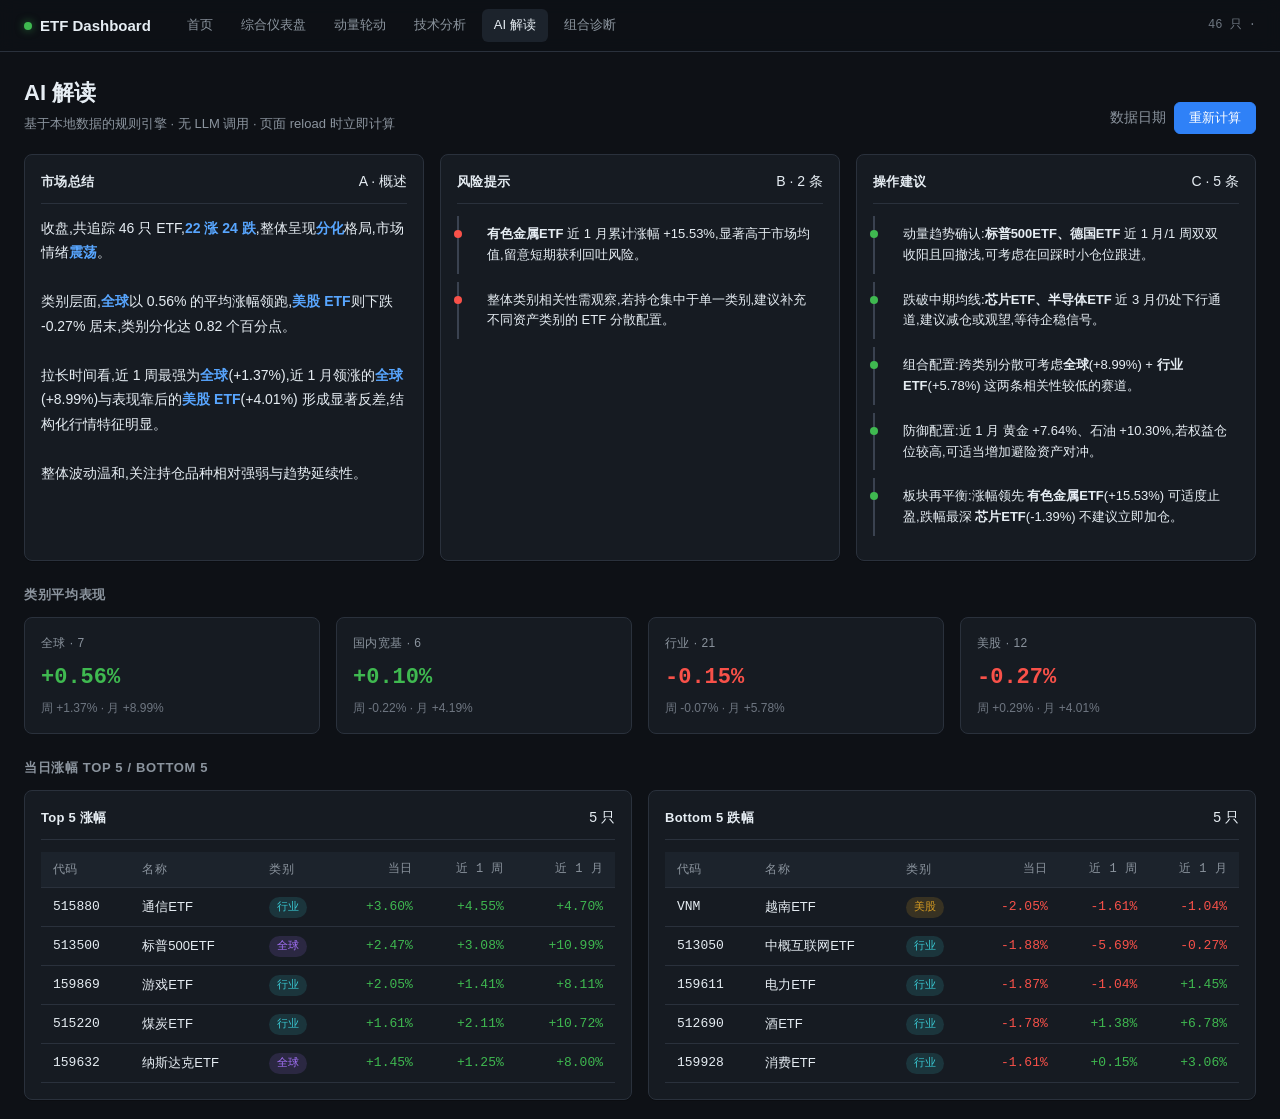
==== docs/ai-summary.html @ 4006d782 "feat: initial release of ETF CSV Dashboard - 6 pages: index / dashboard / momentum / technical / ai-" ====
<!doctype html>
<html lang="zh-CN">
<head>
  <meta charset="utf-8" />
  <meta name="viewport" content="width=device-width, initial-scale=1" />
  <title>ETF Dashboard · AI 解读</title>
  <link rel="stylesheet" href="assets/css/style.css" />
</head>
<body>
  <header class="navbar">
    <div class="brand"><span class="dot"></span> ETF Dashboard</div>
    <nav>
      <a href="index.html">首页</a>
      <a href="dashboard.html">综合仪表盘</a>
      <a href="momentum.html">动量轮动</a>
      <a href="technical.html">技术分析</a>
      <a href="ai-summary.html" class="active">AI 解读</a>
      <a href="portfolio.html">组合诊断</a>
    </nav>
    <div class="meta" id="nav-meta">--</div>
  </header>

  <main class="container">
    <div class="page-header">
      <div>
        <h1>AI 解读</h1>
        <div class="subtitle">基于本地数据的规则引擎 · 无 LLM 调用 · 页面 reload 时立即计算</div>
      </div>
      <div class="row gap-8">
        <span class="muted" id="last-updated">--</span>
        <button class="btn primary" id="btn-refresh">重新计算</button>
      </div>
    </div>

    <div id="ai-body" class="loading">加载数据并生成解读…</div>
  </main>

  <script src="assets/js/utils.js"></script>
  <script src="assets/js/load.js"></script>
  <script src="assets/js/ai.js"></script>
  <script>
    (() => {
      const body = document.getElementById('ai-body');
      const navMeta = document.getElementById('nav-meta');
      const lastUpd = document.getElementById('last-updated');

      async function render() {
        body.className = 'loading';
        body.textContent = '加载数据并生成解读…';
        await ETF.ready;
        navMeta.textContent = ETF.codes().length + ' 只 · ' + ETF.lastDate;
        lastUpd.textContent = '数据日期 ' + ETF.lastDate;

        const result = await ETF.ai.run();

        body.classList.remove('loading');
        body.innerHTML = '';

        // Three column cards
        const grid = document.createElement('div');
        grid.className = 'grid grid-3';

        // Market summary card
        const cardSummary = document.createElement('div');
        cardSummary.className = 'card';
        cardSummary.innerHTML = `
          <div class="card-header">
            <div class="card-title">市场总结</div>
            <span class="tag">A · 概述</span>
          </div>
          <div class="market-summary">${result.summary.replace(/\n\n/g, '<br><br>')}</div>
        `;
        grid.appendChild(cardSummary);

        // Risk card
        const cardRisk = document.createElement('div');
        cardRisk.className = 'card';
        const riskItems = result.risks.map((r) => `<li>${r.text}</li>`).join('');
        cardRisk.innerHTML = `
          <div class="card-header">
            <div class="card-title">风险提示</div>
            <span class="tag">B · ${result.risks.length} 条</span>
          </div>
          <ul class="bullets risk">${riskItems}</ul>
        `;
        grid.appendChild(cardRisk);

        // Action card
        const cardAction = document.createElement('div');
        cardAction.className = 'card';
        const actItems = result.actions.map((r) => `<li>${r.text}</li>`).join('');
        cardAction.innerHTML = `
          <div class="card-header">
            <div class="card-title">操作建议</div>
            <span class="tag">C · ${result.actions.length} 条</span>
          </div>
          <ul class="bullets action">${actItems}</ul>
        `;
        grid.appendChild(cardAction);

        body.appendChild(grid);

        // Categories strip
        const catsTitle = document.createElement('div');
        catsTitle.className = 'section-title';
        catsTitle.textContent = '类别平均表现';
        body.appendChild(catsTitle);
        const cats = document.createElement('div');
        cats.className = 'grid grid-4';
        result.categories.forEach((c) => {
          const m = document.createElement('div');
          m.className = 'metric ' + ETF.utils.signClass(c.day);
          m.innerHTML = `
            <div class="label">${c.category} · ${c.count}</div>
            <div class="value">${ETF.utils.pct(c.day)}</div>
            <div class="sub">周 ${ETF.utils.pct(c.week)} · 月 ${ETF.utils.pct(c.month)}</div>
          `;
          cats.appendChild(m);
        });
        body.appendChild(cats);

        // Top / Bottom 5
        const tbTitle = document.createElement('div');
        tbTitle.className = 'section-title';
        tbTitle.textContent = '当日涨幅 Top 5 / Bottom 5';
        body.appendChild(tbTitle);

        function makeTable(title, rows, accent) {
          const wrap = document.createElement('div');
          wrap.className = 'card';
          wrap.innerHTML = `
            <div class="card-header">
              <div class="card-title">${title}</div>
              <span class="tag">${rows.length} 只</span>
            </div>
            <table class="tbl">
              <thead><tr>
                <th>代码</th><th>名称</th><th>类别</th>
                <th class="num">当日</th>
                <th class="num">近 1 周</th>
                <th class="num">近 1 月</th>
              </tr></thead>
              <tbody></tbody>
            </table>
          `;
          const tbody = wrap.querySelector('tbody');
          rows.forEach((x) => {
            const tr = document.createElement('tr');
            tr.innerHTML = `
              <td class="mono">${x.code}</td>
              <td>${x.name}</td>
              <td><span class="pill cat-${x.category}">${x.category}</span></td>
              <td class="num ${ETF.utils.signClass(x.day)}">${ETF.utils.pct(x.day)}</td>
              <td class="num ${x.week != null ? ETF.utils.signClass(x.week) : ''}">${x.week != null ? ETF.utils.pct(x.week) : '--'}</td>
              <td class="num ${x.month != null ? ETF.utils.signClass(x.month) : ''}">${x.month != null ? ETF.utils.pct(x.month) : '--'}</td>
            `;
            tbody.appendChild(tr);
          });
          return wrap;
        }

        const tbGrid = document.createElement('div');
        tbGrid.className = 'grid grid-2';
        tbGrid.appendChild(makeTable('Top 5 涨幅', result.top5, 'pos'));
        tbGrid.appendChild(makeTable('Bottom 5 跌幅', result.bottom5, 'neg'));
        body.appendChild(tbGrid);
      }

      document.getElementById('btn-refresh').addEventListener('click', async () => {
        try { await ETF.refresh(); } catch (_) { /* offline ok */ }
        render();
      });

      render();
    })();
  </script>
</body>
</html>
---- docs/assets/css/style.css ----
/* ==========================================================================
   ETF Dashboard — base styles
   - 复用风格 (do not override per-page)
   - design tokens at top; components follow
   ========================================================================== */

:root {
  --bg: #0e1116;
  --bg-2: #161b22;
  --bg-3: #1c232c;
  --border: #2a313c;
  --border-2: #3a4250;
  --text: #e6edf3;
  --text-mute: #8b949e;
  --text-dim: #6e7681;
  --accent: #2f81f7;
  --accent-2: #58a6ff;
  --green: #3fb950;
  --green-bg: rgba(63, 185, 80, 0.12);
  --red: #f85149;
  --red-bg: rgba(248, 81, 73, 0.12);
  --yellow: #d29922;
  --yellow-bg: rgba(210, 153, 34, 0.14);
  --purple: #a371f7;
  --cyan: #39c5cf;
  --radius: 8px;
  --radius-sm: 6px;
  --shadow: 0 1px 0 rgba(0, 0, 0, 0.25);
  --mono: ui-monospace, "SF Mono", "Cascadia Code", Menlo, Consolas, monospace;
  --sans: -apple-system, BlinkMacSystemFont, "Segoe UI", "PingFang SC",
    "Hiragino Sans GB", "Microsoft YaHei", Roboto, "Helvetica Neue", Arial,
    sans-serif;
}

* { box-sizing: border-box; }

html, body {
  margin: 0;
  padding: 0;
  background: var(--bg);
  color: var(--text);
  font-family: var(--sans);
  font-size: 14px;
  line-height: 1.55;
  -webkit-font-smoothing: antialiased;
}

a { color: var(--accent-2); text-decoration: none; }
a:hover { text-decoration: underline; }

/* ---------- Navbar ---------- */
.navbar {
  position: sticky;
  top: 0;
  z-index: 100;
  display: flex;
  align-items: center;
  gap: 24px;
  height: 52px;
  padding: 0 24px;
  background: rgba(14, 17, 22, 0.85);
  backdrop-filter: blur(8px);
  border-bottom: 1px solid var(--border);
}
.navbar .brand {
  font-weight: 600;
  font-size: 15px;
  color: var(--text);
  display: flex;
  align-items: center;
  gap: 8px;
}
.navbar .brand .dot {
  width: 8px;
  height: 8px;
  border-radius: 50%;
  background: var(--green);
  box-shadow: 0 0 8px rgba(63, 185, 80, 0.6);
}
.navbar nav {
  display: flex;
  gap: 4px;
  flex: 1;
}
.navbar nav a {
  padding: 6px 12px;
  border-radius: var(--radius-sm);
  color: var(--text-mute);
  font-size: 13px;
}
.navbar nav a:hover {
  background: var(--bg-2);
  color: var(--text);
  text-decoration: none;
}
.navbar nav a.active {
  color: var(--text);
  background: var(--bg-3);
}
.navbar .meta {
  font-size: 12px;
  color: var(--text-dim);
  font-family: var(--mono);
}

/* ---------- Container ---------- */
.container {
  max-width: 1280px;
  margin: 0 auto;
  padding: 24px;
}
.page-header {
  display: flex;
  align-items: flex-end;
  justify-content: space-between;
  margin-bottom: 20px;
  gap: 16px;
  flex-wrap: wrap;
}
.page-header h1 {
  margin: 0 0 4px 0;
  font-size: 22px;
  font-weight: 600;
}
.page-header .subtitle {
  color: var(--text-mute);
  font-size: 13px;
}

/* ---------- Cards ---------- */
.card {
  background: var(--bg-2);
  border: 1px solid var(--border);
  border-radius: var(--radius);
  padding: 16px;
  box-shadow: var(--shadow);
}
.card-header {
  display: flex;
  align-items: center;
  justify-content: space-between;
  margin-bottom: 12px;
  padding-bottom: 10px;
  border-bottom: 1px solid var(--border);
}
.card-title {
  font-size: 13px;
  font-weight: 600;
  color: var(--text);
  letter-spacing: 0.02em;
  display: flex;
  align-items: center;
  gap: 8px;
}
.card-title .tag {
  font-size: 11px;
  font-weight: 500;
  padding: 2px 8px;
  border-radius: 999px;
  background: var(--bg-3);
  color: var(--text-mute);
}

/* ---------- Grid ---------- */
.grid {
  display: grid;
  gap: 16px;
}
.grid-3 { grid-template-columns: repeat(3, 1fr); }
.grid-4 { grid-template-columns: repeat(4, 1fr); }
.grid-2 { grid-template-columns: repeat(2, 1fr); }

@media (max-width: 900px) {
  .grid-3, .grid-4, .grid-2 { grid-template-columns: 1fr; }
}

/* ---------- Metric ---------- */
.metric {
  background: var(--bg-2);
  border: 1px solid var(--border);
  border-radius: var(--radius);
  padding: 16px;
}
.metric .label {
  font-size: 12px;
  color: var(--text-mute);
  margin-bottom: 8px;
  text-transform: uppercase;
  letter-spacing: 0.04em;
}
.metric .value {
  font-size: 22px;
  font-weight: 600;
  font-family: var(--mono);
}
.metric .sub {
  margin-top: 4px;
  font-size: 12px;
  color: var(--text-dim);
}
.metric.pos .value { color: var(--green); }
.metric.neg .value { color: var(--red); }

/* ---------- Table ---------- */
.tbl {
  width: 100%;
  border-collapse: collapse;
  font-size: 13px;
}
.tbl th, .tbl td {
  text-align: left;
  padding: 8px 12px;
  border-bottom: 1px solid var(--border);
}
.tbl th {
  color: var(--text-mute);
  font-weight: 500;
  font-size: 12px;
  text-transform: uppercase;
  letter-spacing: 0.04em;
  background: var(--bg-3);
  position: sticky;
  top: 0;
}
.tbl tr:hover td { background: rgba(255, 255, 255, 0.02); }
.tbl .num {
  font-family: var(--mono);
  text-align: right;
  white-space: nowrap;
}
.tbl .pos { color: var(--green); }
.tbl .neg { color: var(--red); }

/* ---------- Pills / Tags ---------- */
.pill {
  display: inline-block;
  font-size: 11px;
  padding: 2px 8px;
  border-radius: 999px;
  background: var(--bg-3);
  color: var(--text-mute);
  font-family: var(--mono);
}
.pill.cat-国内宽基 { background: rgba(47, 129, 247, 0.15); color: var(--accent-2); }
.pill.cat-全球 { background: rgba(163, 113, 247, 0.15); color: var(--purple); }
.pill.cat-行业 { background: rgba(57, 197, 207, 0.15); color: var(--cyan); }
.pill.cat-美股 { background: rgba(210, 153, 34, 0.18); color: var(--yellow); }

/* ---------- Buttons ---------- */
.btn {
  display: inline-flex;
  align-items: center;
  gap: 6px;
  padding: 6px 14px;
  font-size: 13px;
  font-weight: 500;
  border-radius: var(--radius-sm);
  border: 1px solid var(--border-2);
  background: var(--bg-3);
  color: var(--text);
  cursor: pointer;
  transition: background 0.15s, border-color 0.15s;
  font-family: var(--sans);
}
.btn:hover { background: var(--bg-2); border-color: var(--accent); }
.btn.primary { background: var(--accent); border-color: var(--accent); color: #fff; }
.btn.primary:hover { background: var(--accent-2); border-color: var(--accent-2); }
.btn.ghost { background: transparent; border-color: var(--border); }
.btn.ghost:hover { background: var(--bg-2); }
.btn.danger { color: var(--red); border-color: rgba(248, 81, 73, 0.4); }
.btn.danger:hover { background: var(--red-bg); }
.btn:disabled { opacity: 0.5; cursor: not-allowed; }

/* ---------- Forms ---------- */
input[type="text"], input[type="number"], select {
  background: var(--bg);
  border: 1px solid var(--border-2);
  color: var(--text);
  padding: 6px 10px;
  border-radius: var(--radius-sm);
  font-family: var(--mono);
  font-size: 13px;
  outline: none;
  transition: border-color 0.15s;
}
input:focus, select:focus { border-color: var(--accent); }
input::placeholder { color: var(--text-dim); }

/* ---------- Misc ---------- */
.muted { color: var(--text-mute); }
.dim { color: var(--text-dim); }
.mono { font-family: var(--mono); }
.right { text-align: right; }
.center { text-align: center; }
.row { display: flex; gap: 12px; align-items: center; }
.row.between { justify-content: space-between; }
.gap-8 { gap: 8px; }
.gap-16 { gap: 16px; }
.mt-8 { margin-top: 8px; }
.mt-16 { margin-top: 16px; }
.mt-24 { margin-top: 24px; }
.mb-16 { margin-bottom: 16px; }

.empty {
  text-align: center;
  padding: 32px;
  color: var(--text-dim);
  font-size: 13px;
}

.loading {
  display: flex;
  align-items: center;
  justify-content: center;
  padding: 48px;
  color: var(--text-dim);
  font-size: 13px;
}
.loading::before {
  content: "";
  width: 14px;
  height: 14px;
  border: 2px solid var(--border-2);
  border-top-color: var(--accent);
  border-radius: 50%;
  margin-right: 10px;
  animation: spin 0.8s linear infinite;
}
@keyframes spin { to { transform: rotate(360deg); } }

/* ---------- AI summary specific ---------- */
.section-title {
  font-size: 13px;
  font-weight: 600;
  color: var(--text-mute);
  text-transform: uppercase;
  letter-spacing: 0.05em;
  margin: 24px 0 12px;
}
.bullets {
  list-style: none;
  padding: 0;
  margin: 0;
}
.bullets li {
  position: relative;
  padding: 8px 12px 8px 28px;
  border-left: 2px solid var(--border-2);
  margin-bottom: 8px;
  font-size: 13px;
  line-height: 1.6;
  color: var(--text);
}
.bullets li::before {
  content: "";
  position: absolute;
  left: -5px;
  top: 14px;
  width: 8px;
  height: 8px;
  border-radius: 50%;
  background: var(--accent);
}
.bullets.risk li::before { background: var(--red); }
.bullets.action li::before { background: var(--green); }

.market-summary {
  font-size: 14px;
  line-height: 1.75;
  color: var(--text);
}
.market-summary strong { color: var(--accent-2); font-weight: 600; }

/* ---------- Portfolio ---------- */
.portfolio-table input {
  width: 100%;
  background: transparent;
  border: 1px solid transparent;
  padding: 4px 8px;
}
.portfolio-table input:focus {
  border-color: var(--border-2);
  background: var(--bg);
}
.portfolio-table input.code { font-family: var(--mono); }
.chart-wrap {
  display: flex;
  justify-content: center;
  padding: 12px;
}
.chart-wrap canvas { max-width: 320px; }

.bar {
  height: 6px;
  background: var(--bg-3);
  border-radius: 3px;
  overflow: hidden;
}
.bar > div { height: 100%; background: var(--accent); }
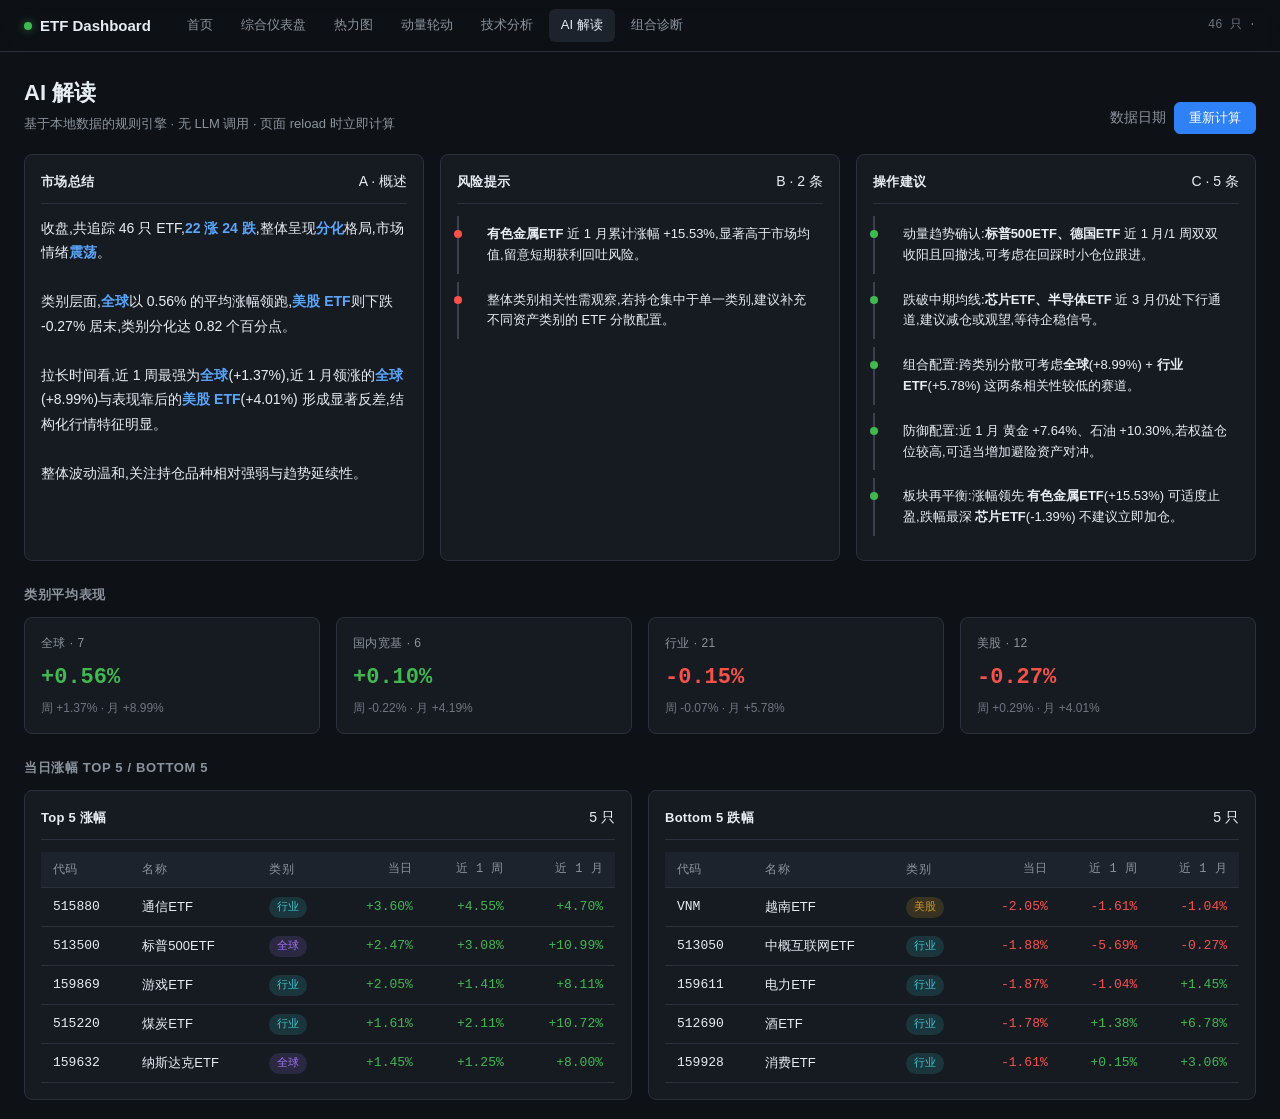
==== commit 854ef13f: "feat: add ETF industry heatmap (inspired by 52etf.site)" ====
--- a/docs/ai-summary.html
+++ b/docs/ai-summary.html
@@ -12,6 +12,7 @@
     <nav>
       <a href="index.html">首页</a>
       <a href="dashboard.html">综合仪表盘</a>
+      <a href="heatmap.html">热力图</a>
       <a href="momentum.html">动量轮动</a>
       <a href="technical.html">技术分析</a>
       <a href="ai-summary.html" class="active">AI 解读</a>
